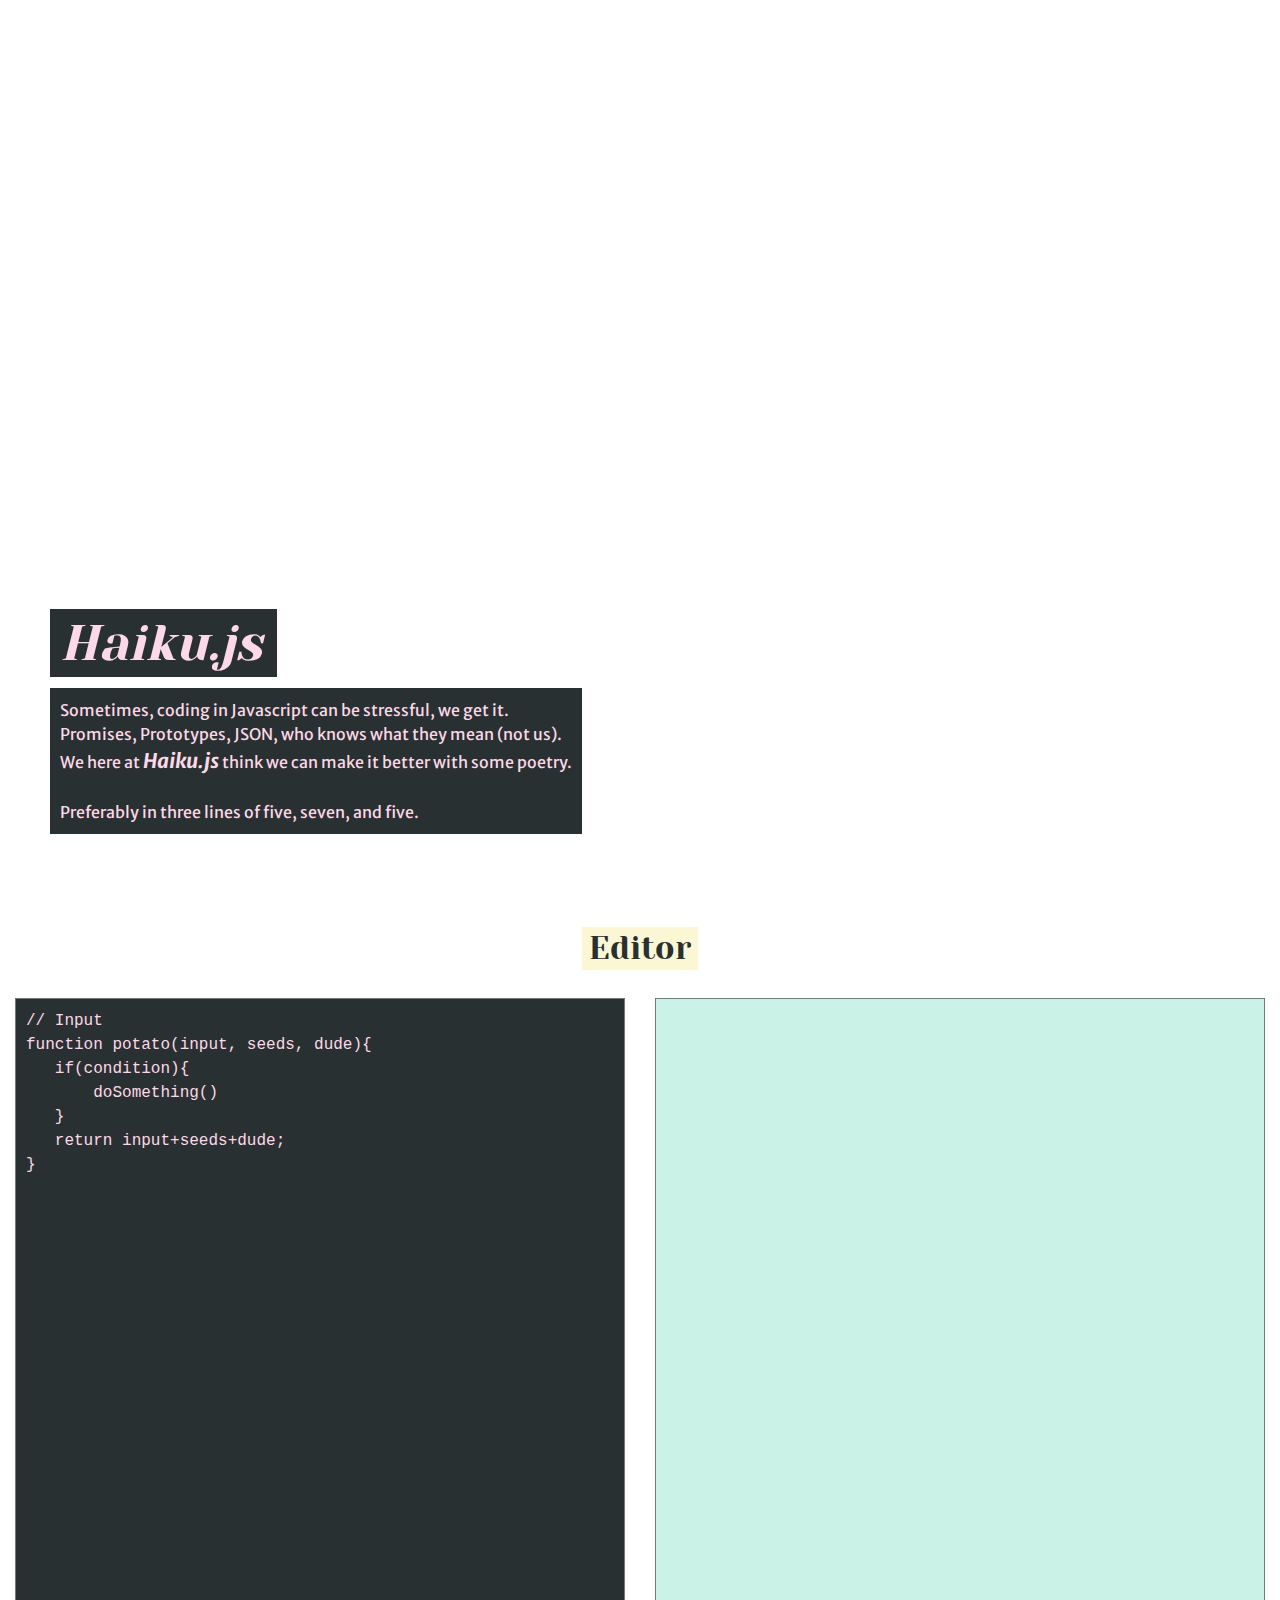
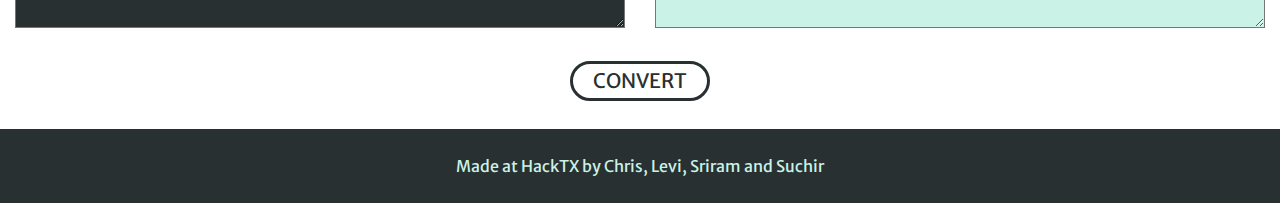
==== templates/index.html @ 5d3534c6 "resolved merge conflict" ====
<!DOCTYPE html>
<html lang="en">
<head>
  <title>Haiku.js</title>
  <meta charset="utf-8" />
  <!-- other meta, CSS, and custom tags -->
  <link rel="stylesheet" href="styles.css">
  <link rel="stylesheet" href="https://stackpath.bootstrapcdn.com/bootstrap/4.3.1/css/bootstrap.min.css" integrity="sha384-ggOyR0iXCbMQv3Xipma34MD+dH/1fQ784/j6cY/iJTQUOhcWr7x9JvoRxT2MZw1T" crossorigin="anonymous">

  <!-- Google Fonts -->
  <link href="https://fonts.googleapis.com/css?family=Merriweather|Merriweather+Sans|Yeseva+One&display=swap" rel="stylesheet">

  <!-- Favicons -->
  <link rel="apple-touch-icon" sizes="57x57" href="favicons/apple-icon-57x57.png">
  <link rel="apple-touch-icon" sizes="60x60" href="favicons/apple-icon-60x60.png">
  <link rel="apple-touch-icon" sizes="72x72" href="favicons/apple-icon-72x72.png">
  <link rel="apple-touch-icon" sizes="76x76" href="favicons/apple-icon-76x76.png">
  <link rel="apple-touch-icon" sizes="114x114" href="favicons/apple-icon-114x114.png">
  <link rel="apple-touch-icon" sizes="120x120" href="favicons/apple-icon-120x120.png">
  <link rel="apple-touch-icon" sizes="144x144" href="favicons/apple-icon-144x144.png">
  <link rel="apple-touch-icon" sizes="152x152" href="favicons/apple-icon-152x152.png">
  <link rel="apple-touch-icon" sizes="180x180" href="favicons/apple-icon-180x180.png">
  <link rel="icon" type="image/png" sizes="192x192"  href="favicons/android-icon-192x192.png">
  <link rel="icon" type="image/png" sizes="32x32" href="favicons/favicon-32x32.png">
  <link rel="icon" type="image/png" sizes="96x96" href="favicons/favicon-96x96.png">
  <link rel="icon" type="image/png" sizes="16x16" href="favicons/favicon-16x16.png">
  <link rel="manifest" href="favicons/manifest.json">
  <meta name="msapplication-TileColor" content="#ffffff">
  <meta name="msapplication-TileImage" content="favicons/ms-icon-144x144.png">
  <meta name="theme-color" content="#ffffff">
</head>

<body>
  <div class="blossom-wrapper"></div>
  <div id="video-placeholder" class="lofi"></div>
  <script src="https://www.youtube.com/iframe_api"></script>

  <section id="hero">
    <div class="hero-content">
      <h1><span>Haiku.js</span></h1>
      <p>Sometimes, coding in Javascript can be stressful, we get it.
          <br> Promises, Prototypes, JSON, who knows what they mean (not us).
          <br> We here at <i><b style="font-size:20px">Haiku.js</b></i> think we can make it better with some poetry.
          <br>
          <br> Preferably in three lines of five, seven, and five.</p>
    </div>
  </section>

  <section id="editor">
    <h2 class="text-center"><span>Editor</span></h2>
    <div class="container-fluid">
      <div class="row">
        <div class="col-lg-6 editor input">
          <textarea>
// Input
function potato(input, seeds, dude){
   if(condition){
       doSomething()
   }
   return input+seeds+dude;
}</textarea>
        </div>
        <div class="col-lg-6 editor output">
          <textarea></textarea>
        </div>
      </div>
      <br>
      <div class="text-center">
        <button class="button button-primary text-center" id="convert_button">Convert</button>
      </div>
    </div>
  </section>

  <section id="footer">
    <footer>
      <div class="container">
        <p>Made at HackTX by Chris, Levi, Sriram and Suchir</p>
      </div>
    </footer>
  </section>



  <script src="https://ajax.googleapis.com/ajax/libs/jquery/3.4.1/jquery.min.js"></script>
  <script src="https://cdnjs.cloudflare.com/ajax/libs/popper.js/1.14.7/umd/popper.min.js" integrity="sha384-UO2eT0CpHqdSJQ6hJty5KVphtPhzWj9WO1clHTMGa3JDZwrnQq4sF86dIHNDz0W1" crossorigin="anonymous"></script>
  <script src="https://stackpath.bootstrapcdn.com/bootstrap/4.3.1/js/bootstrap.min.js" integrity="sha384-JjSmVgyd0p3pXB1rRibZUAYoIIy6OrQ6VrjIEaFf/nJGzIxFDsf4x0xIM+B07jRM" crossorigin="anonymous"></script>
  <script src="scripts.js"></script>
</body>
</html>
---- templates/styles.css ----
/* ==================
  Variables
  ================== */
/* ==================
  Global
  ================== */
html, body, div, span, applet, object, iframe,
h1, h2, h3, h4, h5, h6, p, blockquote, pre,
a, abbr, acronym, address, big, cite, code,
del, dfn, em, img, ins, kbd, q, s, samp,
small, strike, strong, sub, sup, tt, var,
b, u, i, center,
dl, dt, dd, ol, ul, li,
fieldset, form, label, legend,
table, caption, tbody, tfoot, thead, tr, th, td,
article, aside, canvas, details, embed,
figure, figcaption, footer, header, hgroup,
menu, nav, output, ruby, section, summary,
time, mark, audio, video {
  margin: 0;
  padding: 0;
  border: 0;
  vertical-align: baseline;
}

/* HTML5 display-role reset for older browsers */
article, aside, details, figcaption, figure,
footer, header, hgroup, menu, nav, section {
  display: block;
}

body {
  line-height: 1;
}

ol, ul {
  list-style: none;
}

blockquote, q {
  quotes: none;
}

blockquote:before, blockquote:after,
q:before, q:after {
  content: "";
  content: none;
}

table {
  border-collapse: collapse;
  border-spacing: 0;
}

h1, h2, h1 span, h2 span {
  font-family: "Yeseva One", cursive;
}

h3, h4, h5, h6 {
  font-family: "Merriweather", serif;
}

* {
  font-family: "Merriweather Sans", sans-serif;
}

button.button {
  border-radius: 20px;
  bottom: 0px;
  font-family: "Merriweather Sans", sans-serif;
  font-size: 20px;
  height: 40px;
  margin: 3px 10px;
  padding: 2px 20px;
  position: relative;
  text-transform: uppercase;
  transition: all 0.2s;
  -webkit-transition: all 0.2s;
  background: #fff;
}
button.button.button-primary {
  border: 3px solid #283031;
  color: #283031;
}
button.button.button-primary:hover {
  background: #FBF6D4;
  color: #283031;
}
button.button.button-secondary {
  border: 3px solid #283031;
  color: #CBF2E7;
}
button.button.button-secondary:hover {
  background: #283031;
}
button.button:hover {
  box-shadow: 0 3px 6px rgba(0, 0, 0, 0.16), 0 3px 6px rgba(0, 0, 0, 0.23);
  bottom: 2px;
}

.lofi {
  position: absolute;
}

/* ==================
  Hero
  ================== */
#hero {
  background-position: center center;
  -webkit-background-size: cover;
  -moz-background-size: cover;
  -o-background-size: cover;
  background-size: cover;
  height: 100vh;
  width: 100%;
  position: relative;
  -webkit-transition: all 1s ease-in;
  -moz-transition: all 1s ease-in;
  -o-transition: all 1s ease-in;
  -ms-transition: all 1s ease-in;
  transition: all 1s ease-in;
}
#hero .hero-content {
  position: absolute;
  bottom: 50px;
  left: 50px;
}
#hero .hero-content h1 {
  font-size: 50px;
  margin: 15px 0;
}
#hero .hero-content h1 span {
  background: #283031;
  color: #FDD8E7;
  padding: 5px 15px 5px 10px;
  font-style: italic;
}
#hero .hero-content p {
  max-width: 600px;
  background: #283031;
  color: #FDD8E7;
  padding: 10px;
  margin-right: 25px;
}

/* ==================
  Editor
  ================== */
#editor h2 {
  margin: 30px 0;
}
#editor h2 span {
  background: #FBF6D4;
  color: #283031;
  padding: 3px 7px;
}
#editor .editor textarea {
  width: 100%;
  height: 70vh;
  padding: 10px;
  font-family: monospace;
}
#editor .editor.input textarea {
  background-color: #283031;
  color: #FDD8E7;
}
#editor .editor.output textarea {
  background-color: #CBF2E7;
}

/* ==================
  Footer
  ================== */
#footer footer {
  background-color: #283031;
  color: #CBF2E7;
  padding: 25px;
  margin-top: 25px;
  text-align: center;
}
#footer footer p {
  margin-bottom: 0;
}

.blossom {
  --scale-x: 0;
  --scale-y: 0;
  background: url("./images/blossom.png") no-repeat;
  background-size: cover;
  pointer-events: none;
  display: block;
  position: absolute;
  top: 0;
  left: calc(50% - .5rem);
  border-radius: 50%;
  z-index: 1000;
  width: 1em;
  height: 1em;
  display: flex;
  justify-content: center;
  align-items: center;
  font-size: 5vmin;
  transform: translate(calc( var(--x) * 1px ), calc( var(--y) * 1px )) translate(-50%, -50%);
  pointer-events: none;
  animation: treat-enter 0.1s ease-in backwards, treat-exit 300ms linear calc( (var(--lifetime, 3000) * 1ms) - 300ms) forwards;
}
@keyframes treat-enter {
  from {
    opacity: 0;
  }
}
@keyframes treat-exit {
  to {
    opacity: 0;
  }
}
.blossom .inner {
  animation: inner-rotate 0.6s linear infinite;
  transform: rotate(calc(-1turn * var(--direction) ));
}
@keyframes inner-rotate {
  to {
    transform: none;
  }
}

.button-wrapper {
  position: absolute;
}

/*# sourceMappingURL=styles.css.map */
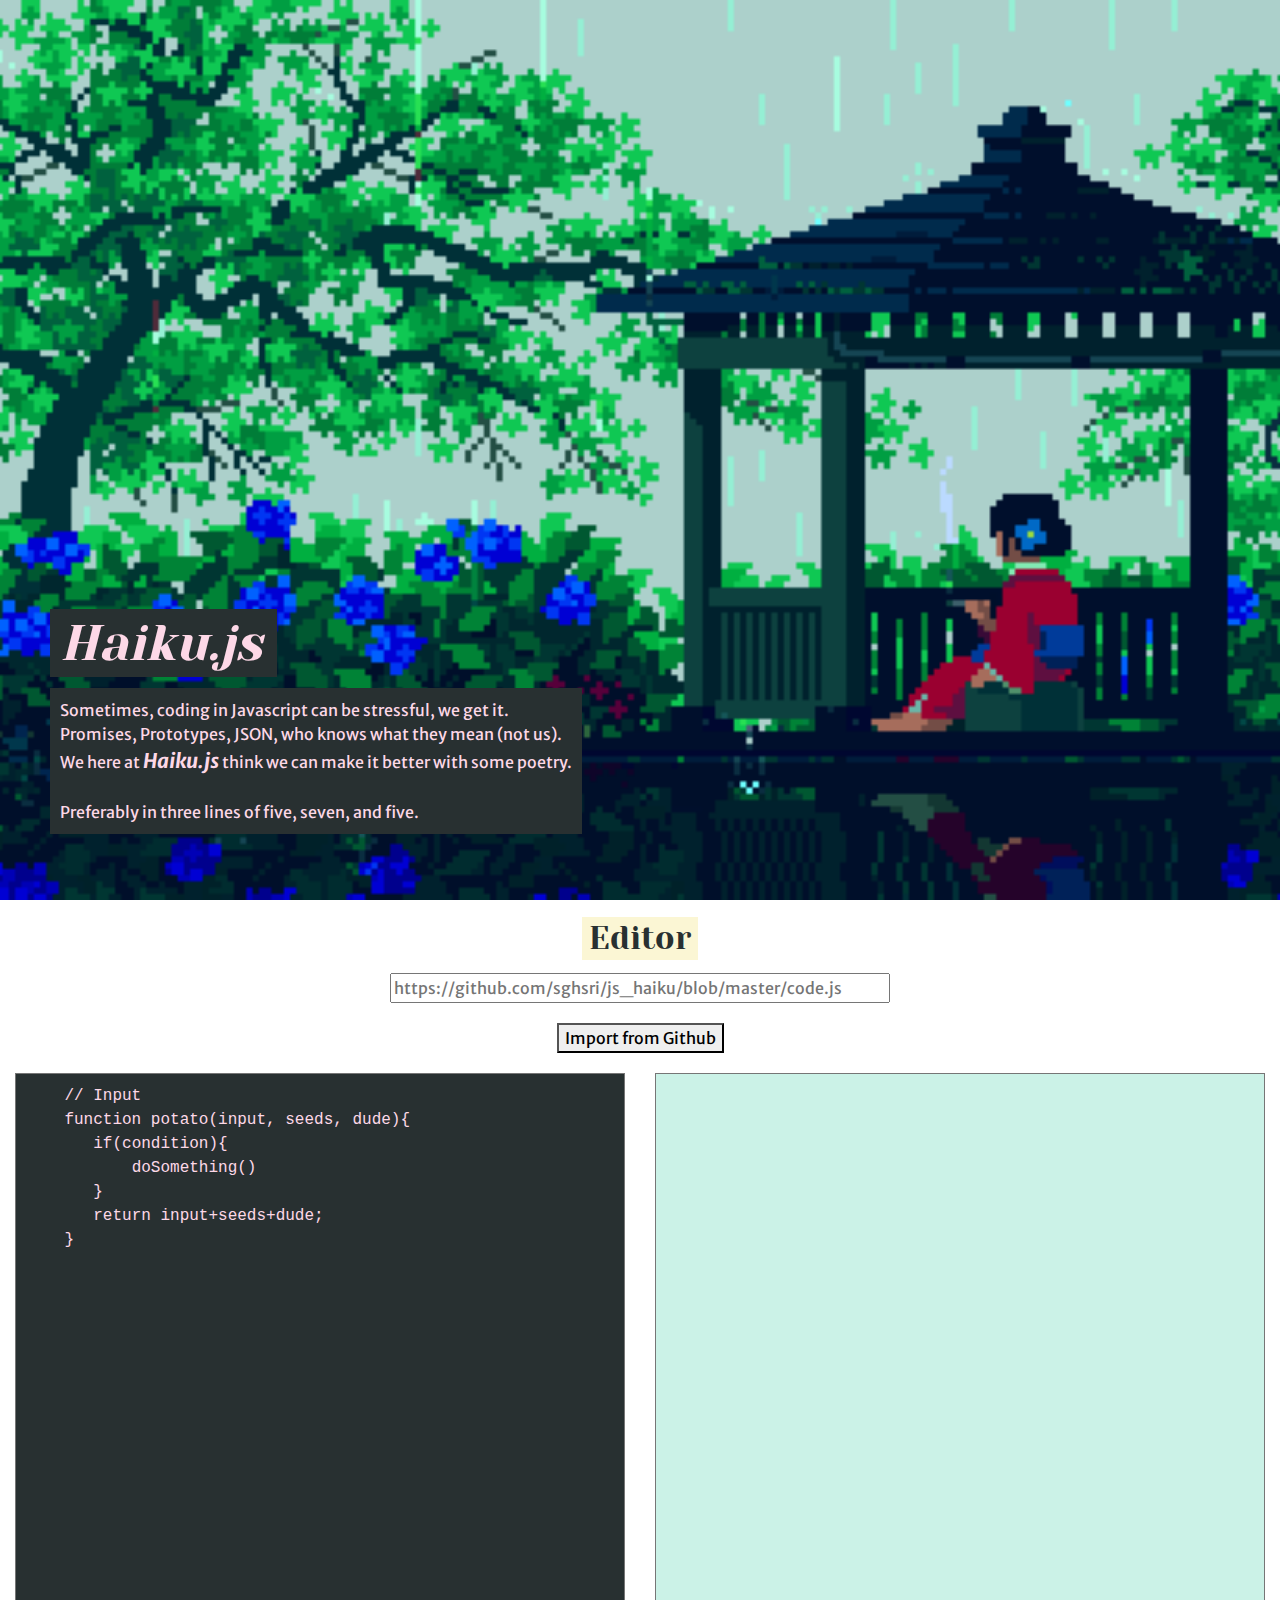
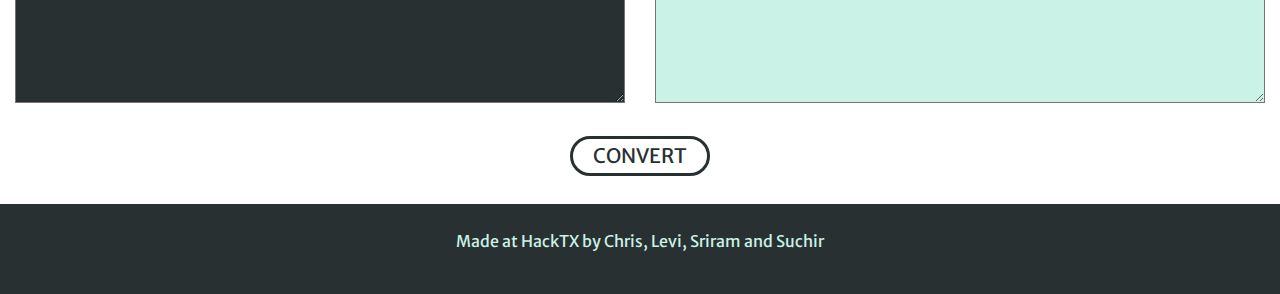
==== commit 13008d4f: "front-end back-end working" ====
--- a/templates/index.html
+++ b/templates/index.html
@@ -31,10 +31,6 @@
 </head>
 
 <body>
-  <div class="blossom-wrapper"></div>
-  <div id="video-placeholder" class="lofi"></div>
-  <script src="https://www.youtube.com/iframe_api"></script>
-
   <section id="hero">
     <div class="hero-content">
       <h1><span>Haiku.js</span></h1>
@@ -49,19 +45,24 @@
   <section id="editor">
     <h2 class="text-center"><span>Editor</span></h2>
     <div class="container-fluid">
+        <div class="text-center" id="import_form">
+                <input type="url" name="url" id="github_input" placeholder="https://github.com/sghsri/js_haiku/blob/master/code.js"><br>
+                <button  id="input_button"> Import from Github</button>
+        </div>
       <div class="row">
         <div class="col-lg-6 editor input">
-          <textarea>
-// Input
-function potato(input, seeds, dude){
-   if(condition){
-       doSomething()
-   }
-   return input+seeds+dude;
-}</textarea>
+          <textarea id="input">
+    // Input
+    function potato(input, seeds, dude){
+       if(condition){
+           doSomething()
+       }
+       return input+seeds+dude;
+    }
+         </textarea>
         </div>
         <div class="col-lg-6 editor output">
-          <textarea></textarea>
+          <textarea id="output"></textarea>
         </div>
       </div>
       <br>
@@ -79,8 +80,6 @@
     </footer>
   </section>
 
-
-
   <script src="https://ajax.googleapis.com/ajax/libs/jquery/3.4.1/jquery.min.js"></script>
   <script src="https://cdnjs.cloudflare.com/ajax/libs/popper.js/1.14.7/umd/popper.min.js" integrity="sha384-UO2eT0CpHqdSJQ6hJty5KVphtPhzWj9WO1clHTMGa3JDZwrnQq4sF86dIHNDz0W1" crossorigin="anonymous"></script>
   <script src="https://stackpath.bootstrapcdn.com/bootstrap/4.3.1/js/bootstrap.min.js" integrity="sha384-JjSmVgyd0p3pXB1rRibZUAYoIIy6OrQ6VrjIEaFf/nJGzIxFDsf4x0xIM+B07jRM" crossorigin="anonymous"></script>
--- a/templates/styles.css
+++ b/templates/styles.css
@@ -98,10 +98,15 @@
   bottom: 2px;
 }
 
-.lofi {
-  position: absolute;
+
+#github_input{
+    width: 40%;
+    margin-bottom:20px;
 }
 
+#import_form{
+    margin-bottom:20px;
+}
 /* ==================
   Hero
   ================== */
@@ -140,14 +145,14 @@
   background: #283031;
   color: #FDD8E7;
   padding: 10px;
-  margin-right: 25px;
 }
 
 /* ==================
   Editor
   ================== */
 #editor h2 {
-  margin: 30px 0;
+  margin: 15px 0;
+  margin-top: 20px;
 }
 #editor h2 span {
   background: #FBF6D4;
@@ -178,54 +183,5 @@
   margin-top: 25px;
   text-align: center;
 }
-#footer footer p {
-  margin-bottom: 0;
-}
-
-.blossom {
-  --scale-x: 0;
-  --scale-y: 0;
-  background: url("./images/blossom.png") no-repeat;
-  background-size: cover;
-  pointer-events: none;
-  display: block;
-  position: absolute;
-  top: 0;
-  left: calc(50% - .5rem);
-  border-radius: 50%;
-  z-index: 1000;
-  width: 1em;
-  height: 1em;
-  display: flex;
-  justify-content: center;
-  align-items: center;
-  font-size: 5vmin;
-  transform: translate(calc( var(--x) * 1px ), calc( var(--y) * 1px )) translate(-50%, -50%);
-  pointer-events: none;
-  animation: treat-enter 0.1s ease-in backwards, treat-exit 300ms linear calc( (var(--lifetime, 3000) * 1ms) - 300ms) forwards;
-}
-@keyframes treat-enter {
-  from {
-    opacity: 0;
-  }
-}
-@keyframes treat-exit {
-  to {
-    opacity: 0;
-  }
-}
-.blossom .inner {
-  animation: inner-rotate 0.6s linear infinite;
-  transform: rotate(calc(-1turn * var(--direction) ));
-}
-@keyframes inner-rotate {
-  to {
-    transform: none;
-  }
-}
-
-.button-wrapper {
-  position: absolute;
-}
 
 /*# sourceMappingURL=styles.css.map */
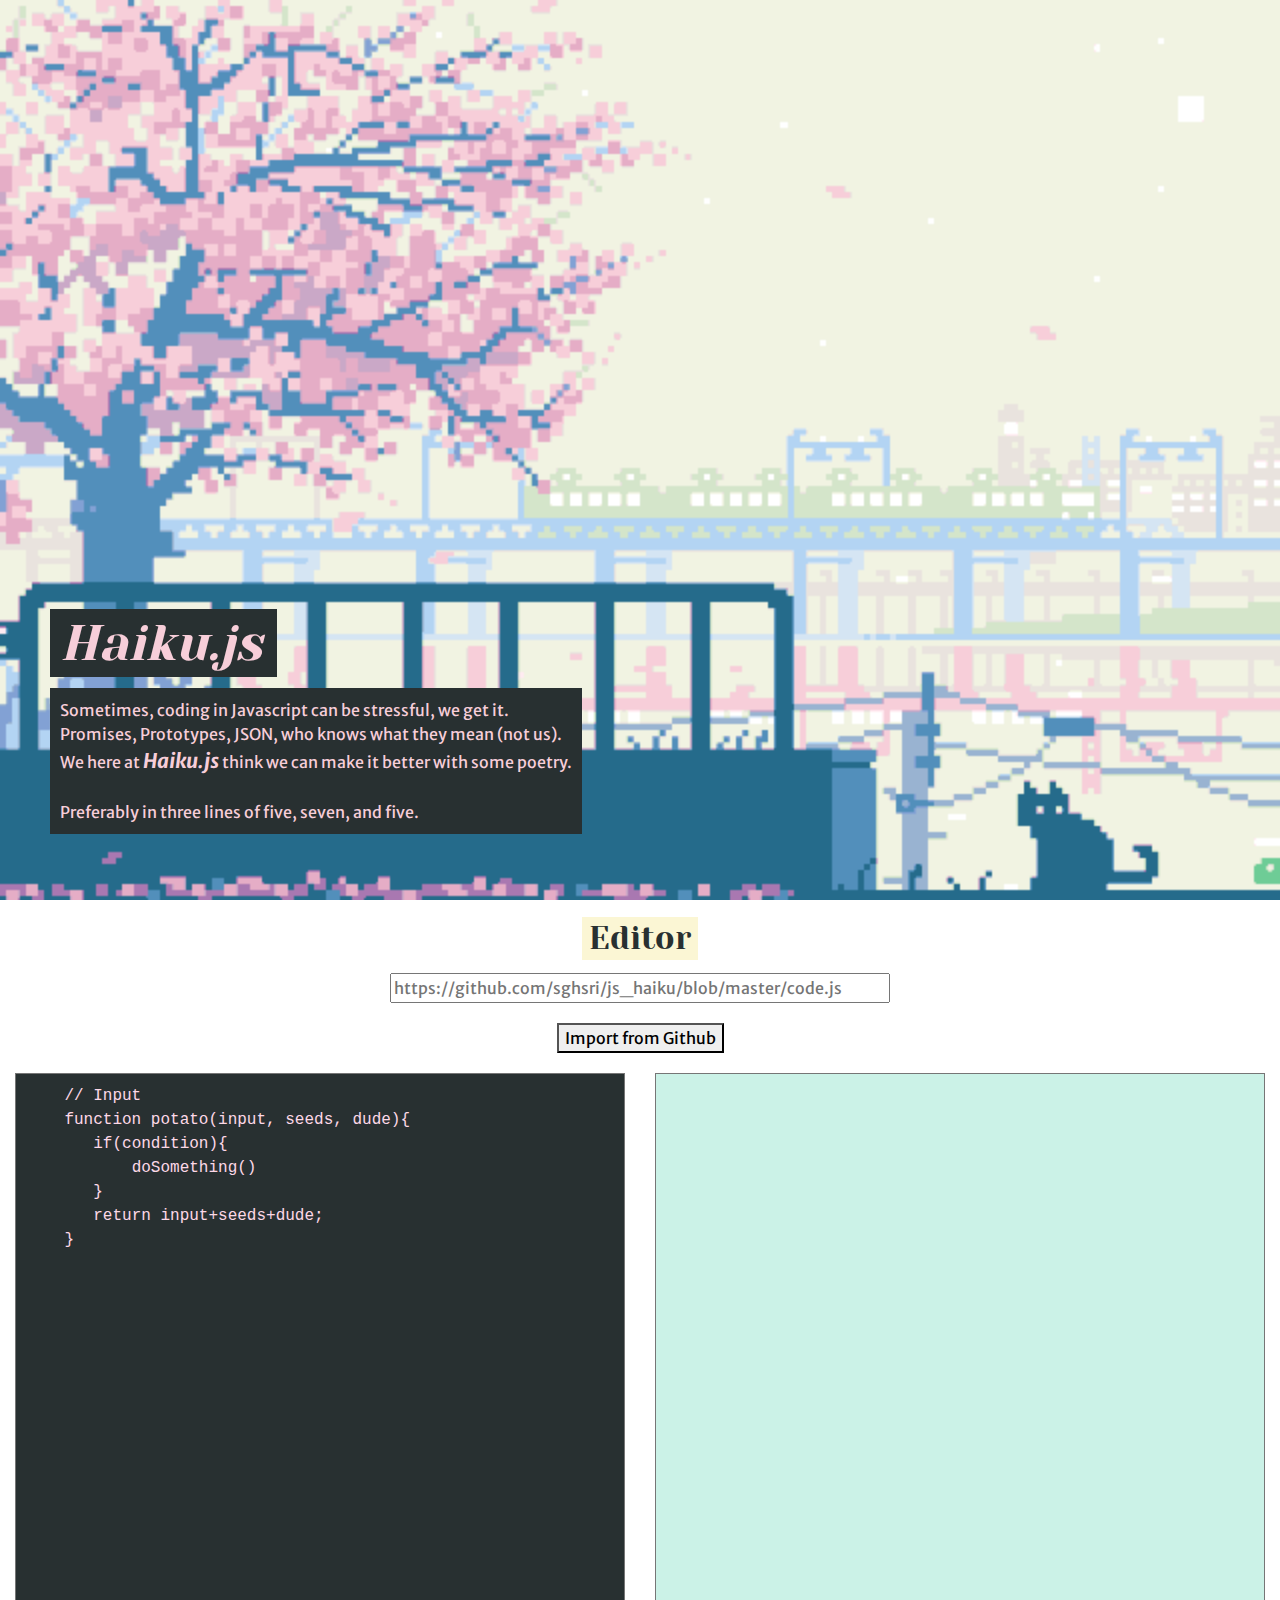
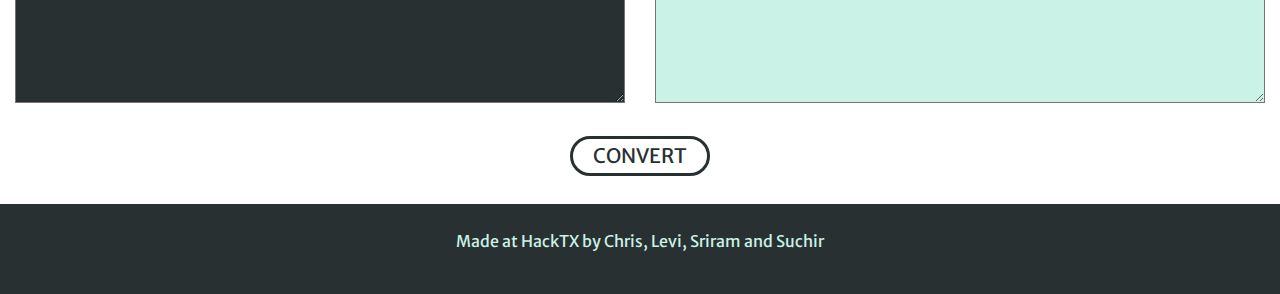
==== commit f410ae29: "Merge branch 'master' of https://github.com/sghsri/js_haiku" ====
--- a/templates/index.html
+++ b/templates/index.html
@@ -31,10 +31,14 @@
 </head>
 
 <body>
+  <div class="blossom-wrapper"></div>
+  <div id="video-placeholder" class="lofi"></div>
+  <script src="https://www.youtube.com/iframe_api"></script>
+
   <section id="hero">
     <div class="hero-content">
-      <h1><span>Haiku.js</span></h1>
-      <p>Sometimes, coding in Javascript can be stressful, we get it.
+      <h1><span id="hero-title">Haiku.js</span></h1>
+      <p id="hero-subtitle">Sometimes, coding in Javascript can be stressful, we get it.
           <br> Promises, Prototypes, JSON, who knows what they mean (not us).
           <br> We here at <i><b style="font-size:20px">Haiku.js</b></i> think we can make it better with some poetry.
           <br>
@@ -80,6 +84,8 @@
     </footer>
   </section>
 
+
+
   <script src="https://ajax.googleapis.com/ajax/libs/jquery/3.4.1/jquery.min.js"></script>
   <script src="https://cdnjs.cloudflare.com/ajax/libs/popper.js/1.14.7/umd/popper.min.js" integrity="sha384-UO2eT0CpHqdSJQ6hJty5KVphtPhzWj9WO1clHTMGa3JDZwrnQq4sF86dIHNDz0W1" crossorigin="anonymous"></script>
   <script src="https://stackpath.bootstrapcdn.com/bootstrap/4.3.1/js/bootstrap.min.js" integrity="sha384-JjSmVgyd0p3pXB1rRibZUAYoIIy6OrQ6VrjIEaFf/nJGzIxFDsf4x0xIM+B07jRM" crossorigin="anonymous"></script>
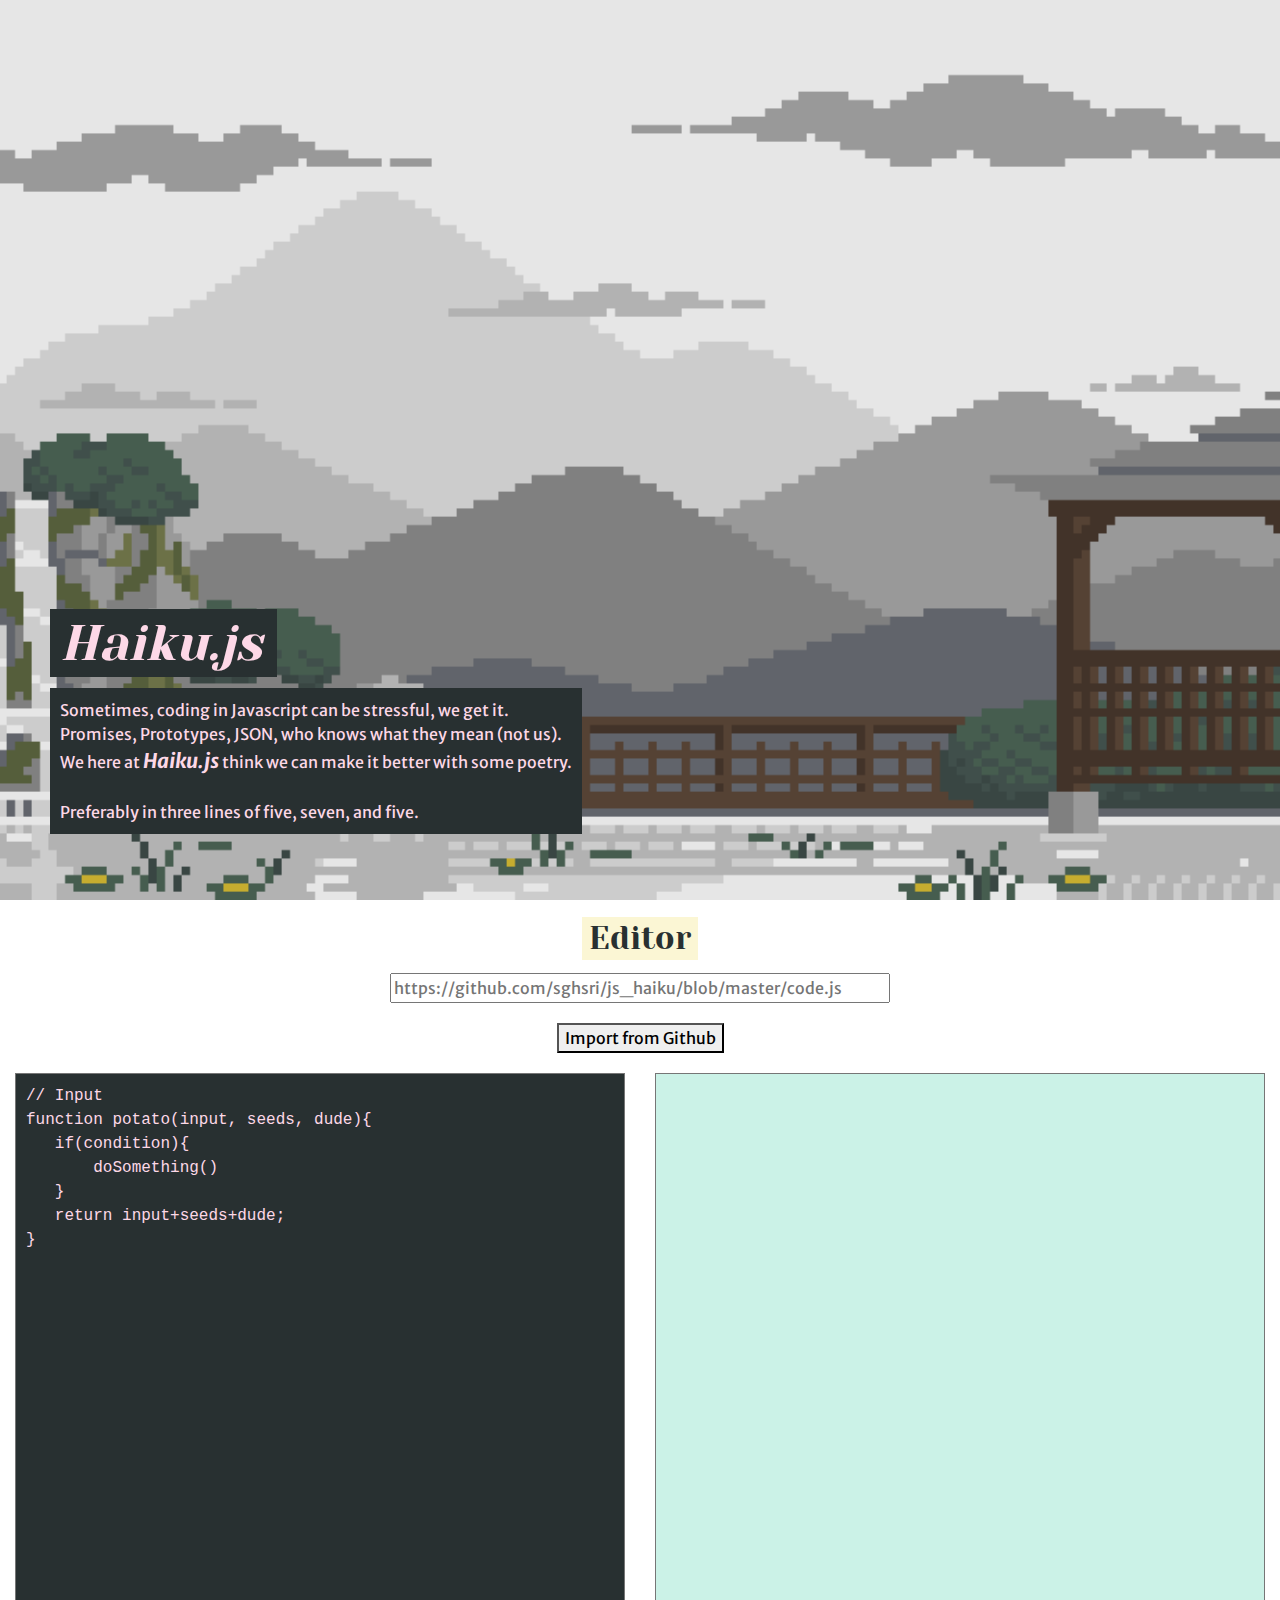
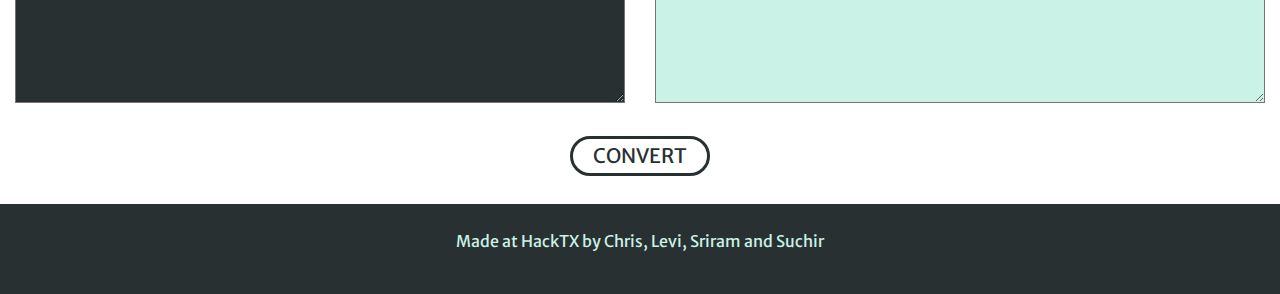
==== commit 205828f4: "voice edited" ====
--- a/templates/index.html
+++ b/templates/index.html
@@ -37,8 +37,8 @@
 
   <section id="hero">
     <div class="hero-content">
-      <h1><span id="hero-title">Haiku.js</span></h1>
-      <p id="hero-subtitle">Sometimes, coding in Javascript can be stressful, we get it.
+      <h1><span>Haiku.js</span></h1>
+      <p>Sometimes, coding in Javascript can be stressful, we get it.
           <br> Promises, Prototypes, JSON, who knows what they mean (not us).
           <br> We here at <i><b style="font-size:20px">Haiku.js</b></i> think we can make it better with some poetry.
           <br>
@@ -56,13 +56,13 @@
       <div class="row">
         <div class="col-lg-6 editor input">
           <textarea id="input">
-    // Input
-    function potato(input, seeds, dude){
-       if(condition){
-           doSomething()
-       }
-       return input+seeds+dude;
-    }
+// Input
+function potato(input, seeds, dude){
+   if(condition){
+       doSomething()
+   }
+   return input+seeds+dude;
+}
          </textarea>
         </div>
         <div class="col-lg-6 editor output">
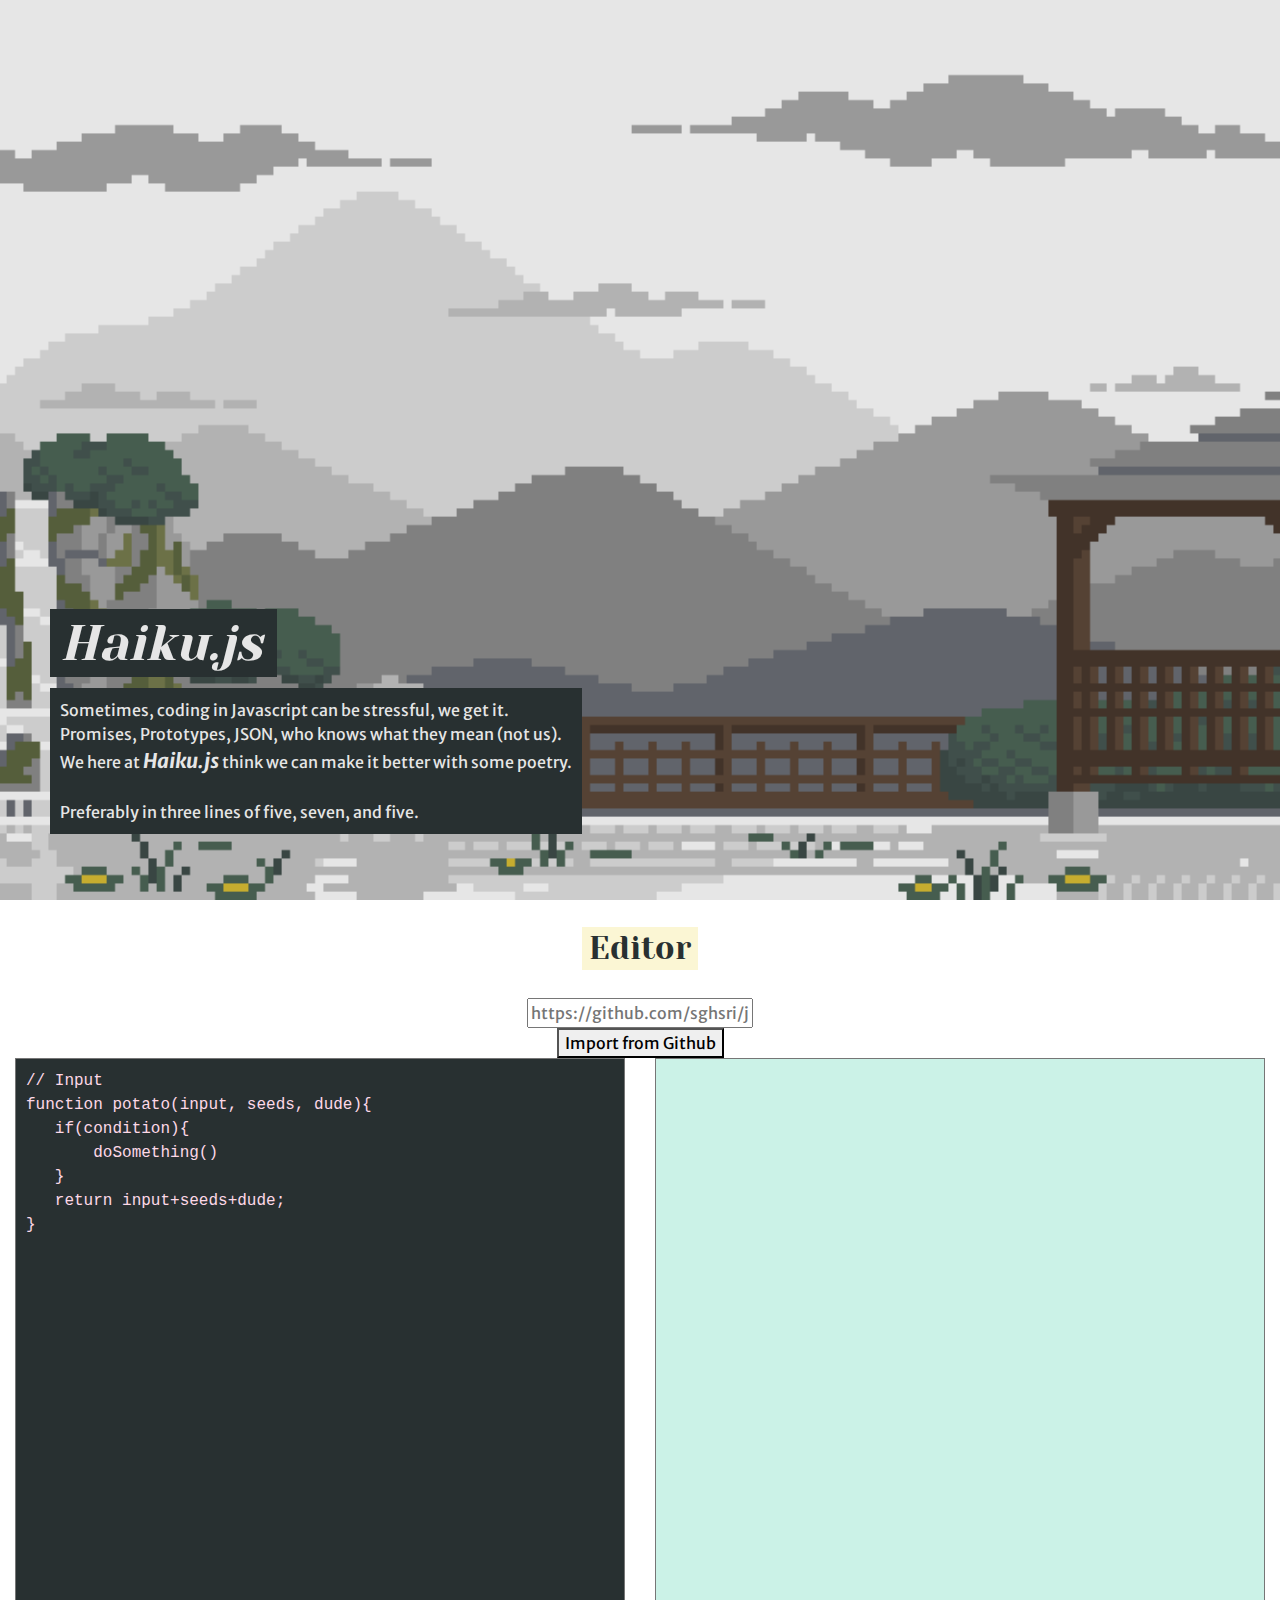
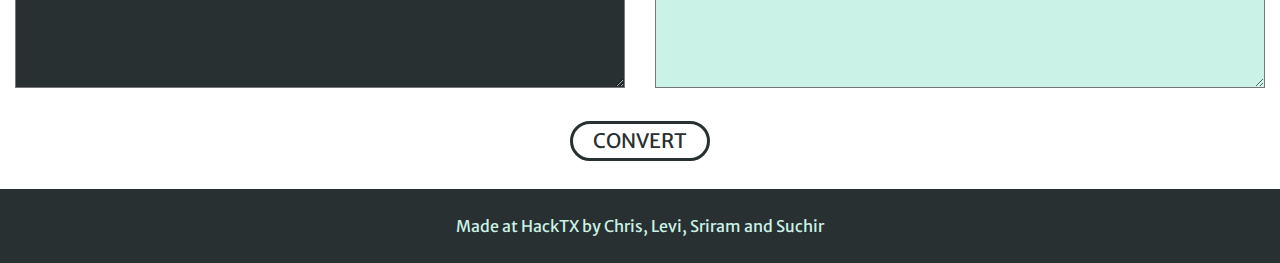
==== commit 7c0b77bd: "Merge branch 'master' of https://github.com/sghsri/js_haiku" ====
--- a/templates/index.html
+++ b/templates/index.html
@@ -37,8 +37,8 @@
 
   <section id="hero">
     <div class="hero-content">
-      <h1><span>Haiku.js</span></h1>
-      <p>Sometimes, coding in Javascript can be stressful, we get it.
+      <h1><span id="hero-title">Haiku.js</span></h1>
+      <p id="hero-subtitle">Sometimes, coding in Javascript can be stressful, we get it.
           <br> Promises, Prototypes, JSON, who knows what they mean (not us).
           <br> We here at <i><b style="font-size:20px">Haiku.js</b></i> think we can make it better with some poetry.
           <br>
--- a/templates/styles.css
+++ b/templates/styles.css
@@ -31,6 +31,7 @@
 
 body {
   line-height: 1;
+  overflow-x: hidden;
 }
 
 ol, ul {
@@ -98,15 +99,10 @@
   bottom: 2px;
 }
 
-
-#github_input{
-    width: 40%;
-    margin-bottom:20px;
-}
-
-#import_form{
-    margin-bottom:20px;
-}
+.lofi {
+  position: absolute;
+}
+
 /* ==================
   Hero
   ================== */
@@ -125,6 +121,12 @@
   -ms-transition: all 1s ease-in;
   transition: all 1s ease-in;
 }
+#hero #hero-title {
+  transition: 0.3s color;
+}
+#hero #hero-subtitle {
+  transition: 0.3s color;
+}
 #hero .hero-content {
   position: absolute;
   bottom: 50px;
@@ -145,14 +147,14 @@
   background: #283031;
   color: #FDD8E7;
   padding: 10px;
+  margin-right: 25px;
 }
 
 /* ==================
   Editor
   ================== */
 #editor h2 {
-  margin: 15px 0;
-  margin-top: 20px;
+  margin: 30px 0;
 }
 #editor h2 span {
   background: #FBF6D4;
@@ -183,5 +185,58 @@
   margin-top: 25px;
   text-align: center;
 }
+#footer footer p {
+  margin-bottom: 0;
+}
+
+.blossom {
+  --scale-x: 0;
+  --scale-y: 0;
+  background: url("./images/blossom.png") no-repeat;
+  background-size: cover;
+  pointer-events: none;
+  display: block;
+  position: absolute;
+  top: 0;
+  left: calc(50% - .5rem);
+  border-radius: 50%;
+  z-index: 1000;
+  width: 1em;
+  height: 1em;
+  display: flex;
+  justify-content: center;
+  align-items: center;
+  font-size: 5vmin;
+  transform: translate(calc( var(--x) * 1px ), calc( var(--y) * 1px )) translate(-50%, -50%);
+  pointer-events: none;
+  animation: treat-enter 0.1s ease-in backwards, treat-exit 300ms linear calc( (var(--lifetime, 3000) * 1ms) - 300ms) forwards;
+}
+@keyframes treat-enter {
+  from {
+    opacity: 0;
+  }
+}
+@keyframes treat-exit {
+  to {
+    opacity: 0;
+  }
+}
+.blossom .inner {
+  animation: inner-rotate 0.6s linear infinite;
+  transform: rotate(calc(-1turn * var(--direction) ));
+}
+@keyframes inner-rotate {
+  to {
+    transform: none;
+  }
+}
+
+.button-wrapper {
+  position: absolute;
+}
+
+.lofi {
+  position: absolute;
+}
 
 /*# sourceMappingURL=styles.css.map */
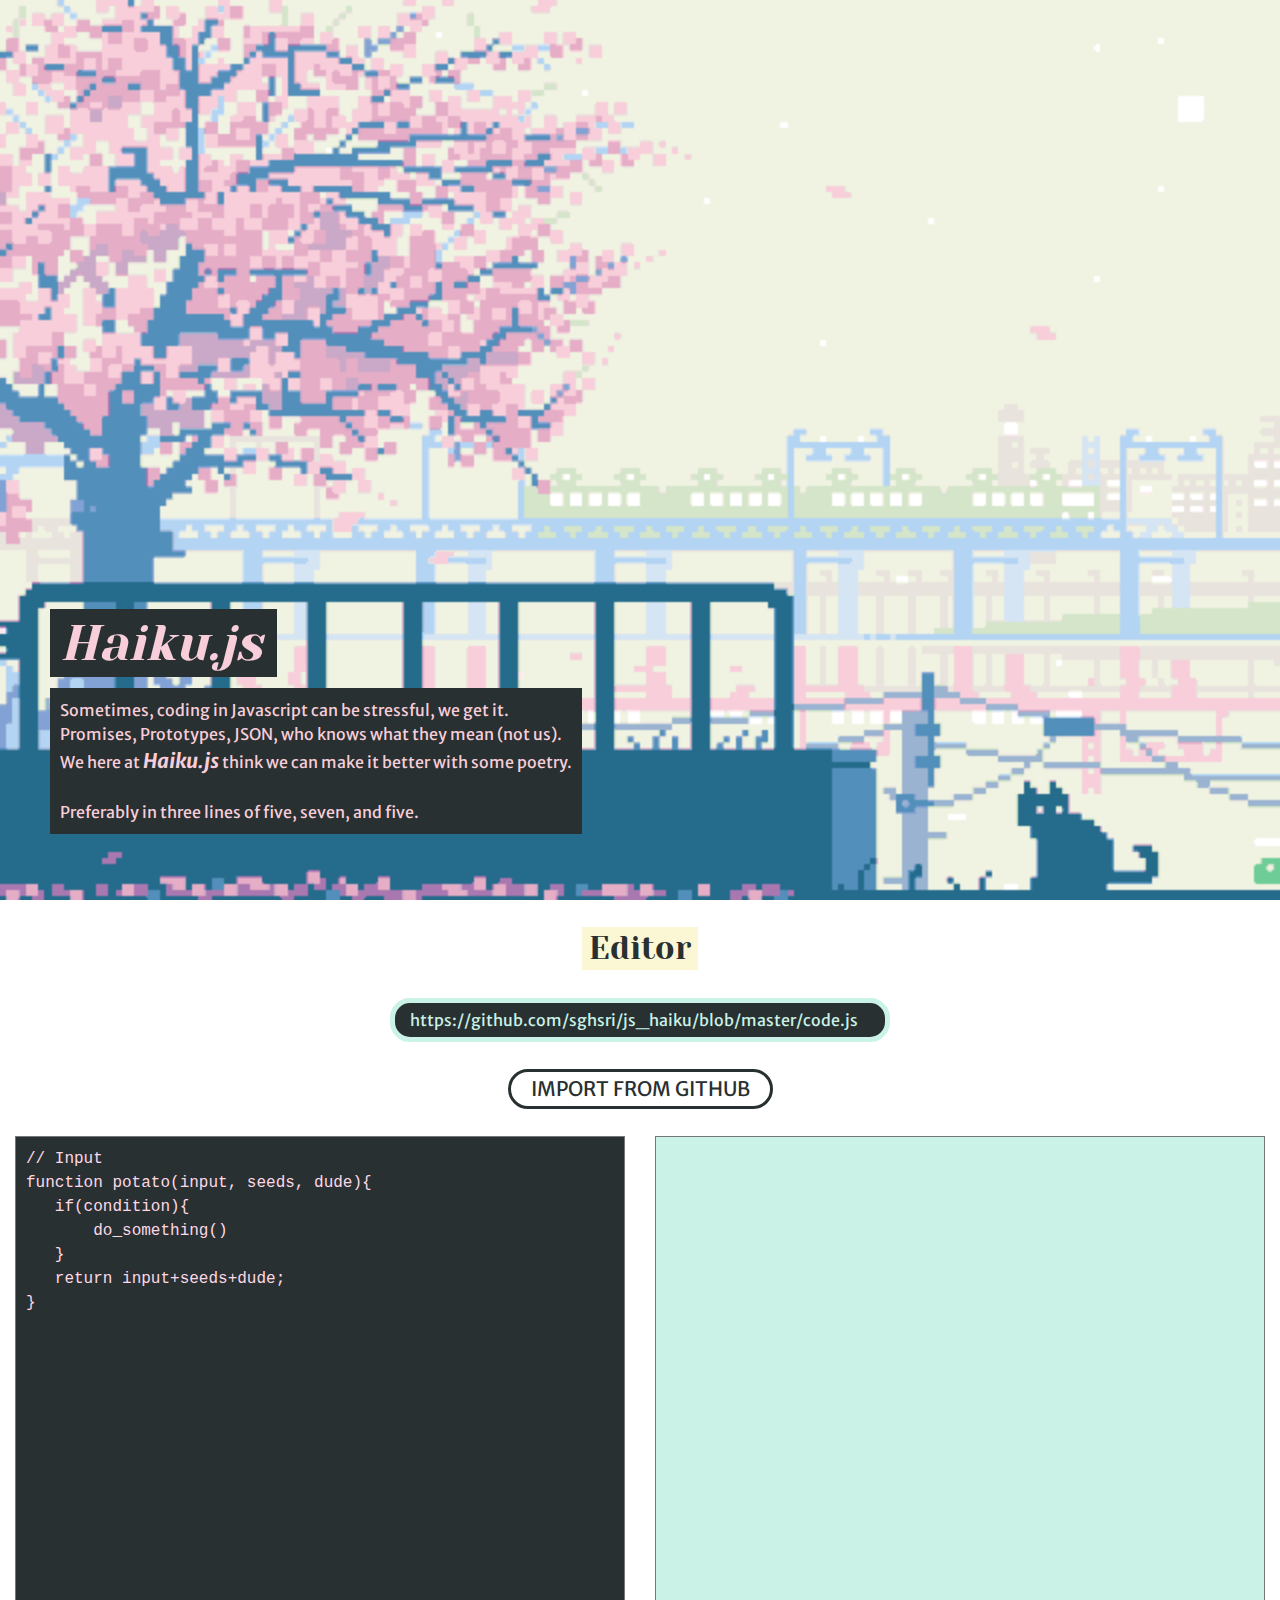
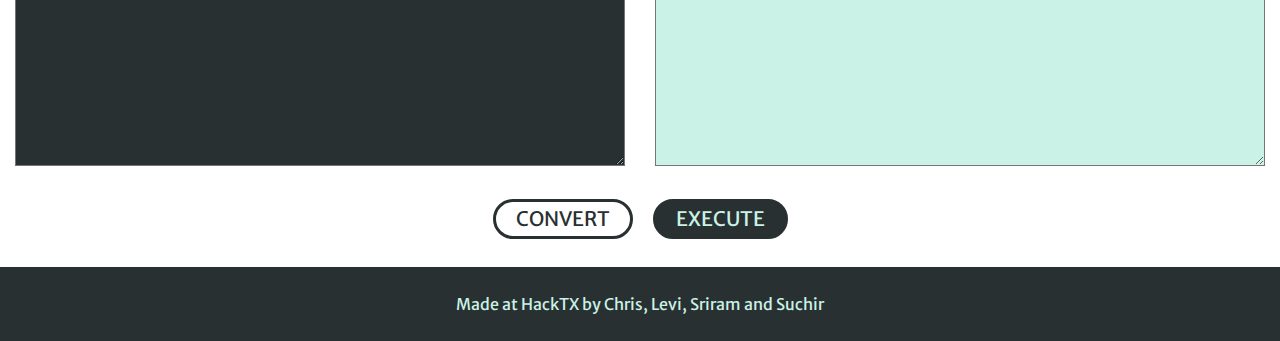
==== commit 76d12dd8: "merge" ====
--- a/templates/index.html
+++ b/templates/index.html
@@ -50,8 +50,8 @@
     <h2 class="text-center"><span>Editor</span></h2>
     <div class="container-fluid">
         <div class="text-center" id="import_form">
-                <input type="url" name="url" id="github_input" placeholder="https://github.com/sghsri/js_haiku/blob/master/code.js"><br>
-                <button  id="input_button"> Import from Github</button>
+                <input type="url" name="url" id="github_input" value="https://github.com/sghsri/js_haiku/blob/master/code.js"><br><br>
+                <button id="input_button" class="button button-primary"> Import from Github</button><br><br>
         </div>
       <div class="row">
         <div class="col-lg-6 editor input">
@@ -59,7 +59,7 @@
 // Input
 function potato(input, seeds, dude){
    if(condition){
-       doSomething()
+       do_something()
    }
    return input+seeds+dude;
 }
@@ -70,8 +70,13 @@
         </div>
       </div>
       <br>
-      <div class="text-center">
-        <button class="button button-primary text-center" id="convert_button">Convert</button>
+      <div class="level">
+        <div class="text-center">
+          <button class="button button-primary text-center" id="convert_button">Convert</button>
+        </div>
+        <div class="text-center">
+          <button class="button button-secondary text-center" id="execute_button">Execute</button>
+        </div>
       </div>
     </div>
   </section>
--- a/templates/styles.css
+++ b/templates/styles.css
@@ -89,10 +89,8 @@
 }
 button.button.button-secondary {
   border: 3px solid #283031;
+  background: #283031;
   color: #CBF2E7;
-}
-button.button.button-secondary:hover {
-  background: #283031;
 }
 button.button:hover {
   box-shadow: 0 3px 6px rgba(0, 0, 0, 0.16), 0 3px 6px rgba(0, 0, 0, 0.23);
@@ -122,10 +120,10 @@
   transition: all 1s ease-in;
 }
 #hero #hero-title {
-  transition: 0.3s color;
+  transition: 1s color;
 }
 #hero #hero-subtitle {
-  transition: 0.3s color;
+  transition: 1s color;
 }
 #hero .hero-content {
   position: absolute;
@@ -173,6 +171,16 @@
 }
 #editor .editor.output textarea {
   background-color: #CBF2E7;
+}
+
+#import_form input {
+  width: 500px;
+  background: #283031;
+  border: 5px solid #CBF2E7;
+  color: #CBF2E7;
+  padding: 5px 15px;
+  border-radius: 20px;
+  -webkit-border-radius: 20px;
 }
 
 /* ==================
@@ -239,4 +247,10 @@
   position: absolute;
 }
 
+.level {
+  display: flex;
+  width: 100%;
+  justify-content: center;
+}
+
 /*# sourceMappingURL=styles.css.map */
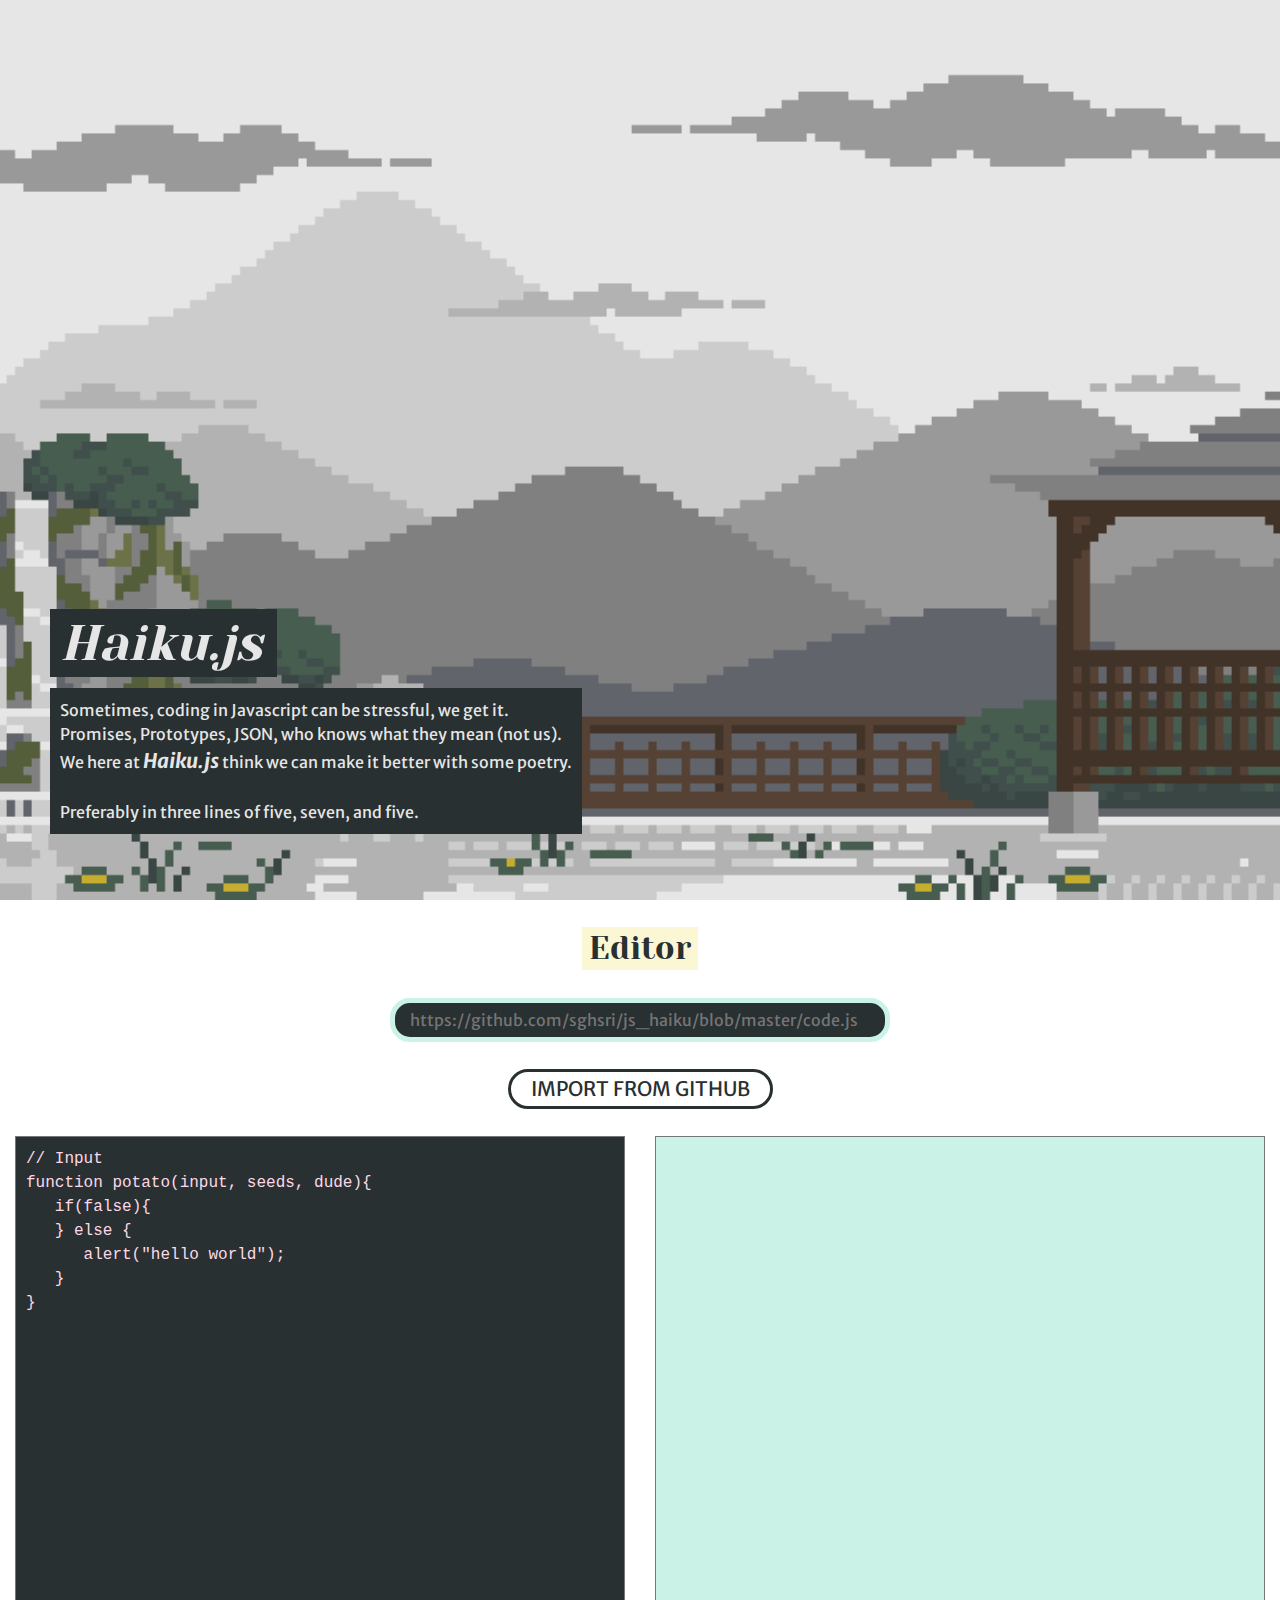
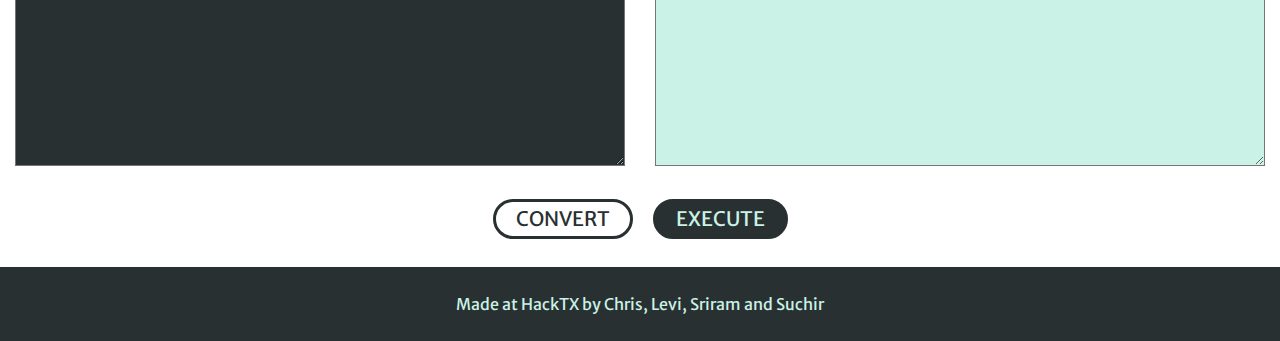
==== commit f303ae58: "removed pycache files, fixed conflic ts" ====
--- a/templates/index.html
+++ b/templates/index.html
@@ -33,6 +33,7 @@
 <body>
   <div class="blossom-wrapper"></div>
   <div id="video-placeholder" class="lofi"></div>
+  <div id="old-man"></div>
   <script src="https://www.youtube.com/iframe_api"></script>
 
   <section id="hero">
@@ -50,7 +51,7 @@
     <h2 class="text-center"><span>Editor</span></h2>
     <div class="container-fluid">
         <div class="text-center" id="import_form">
-                <input type="url" name="url" id="github_input" value="https://github.com/sghsri/js_haiku/blob/master/code.js"><br><br>
+                <input type="url" name="url" id="github_input" placeholder="https://github.com/sghsri/js_haiku/blob/master/code.js"><br><br>
                 <button id="input_button" class="button button-primary"> Import from Github</button><br><br>
         </div>
       <div class="row">
@@ -58,10 +59,10 @@
           <textarea id="input">
 // Input
 function potato(input, seeds, dude){
-   if(condition){
-       do_something()
+   if(false){
+   } else {
+      alert("hello world");
    }
-   return input+seeds+dude;
 }
          </textarea>
         </div>
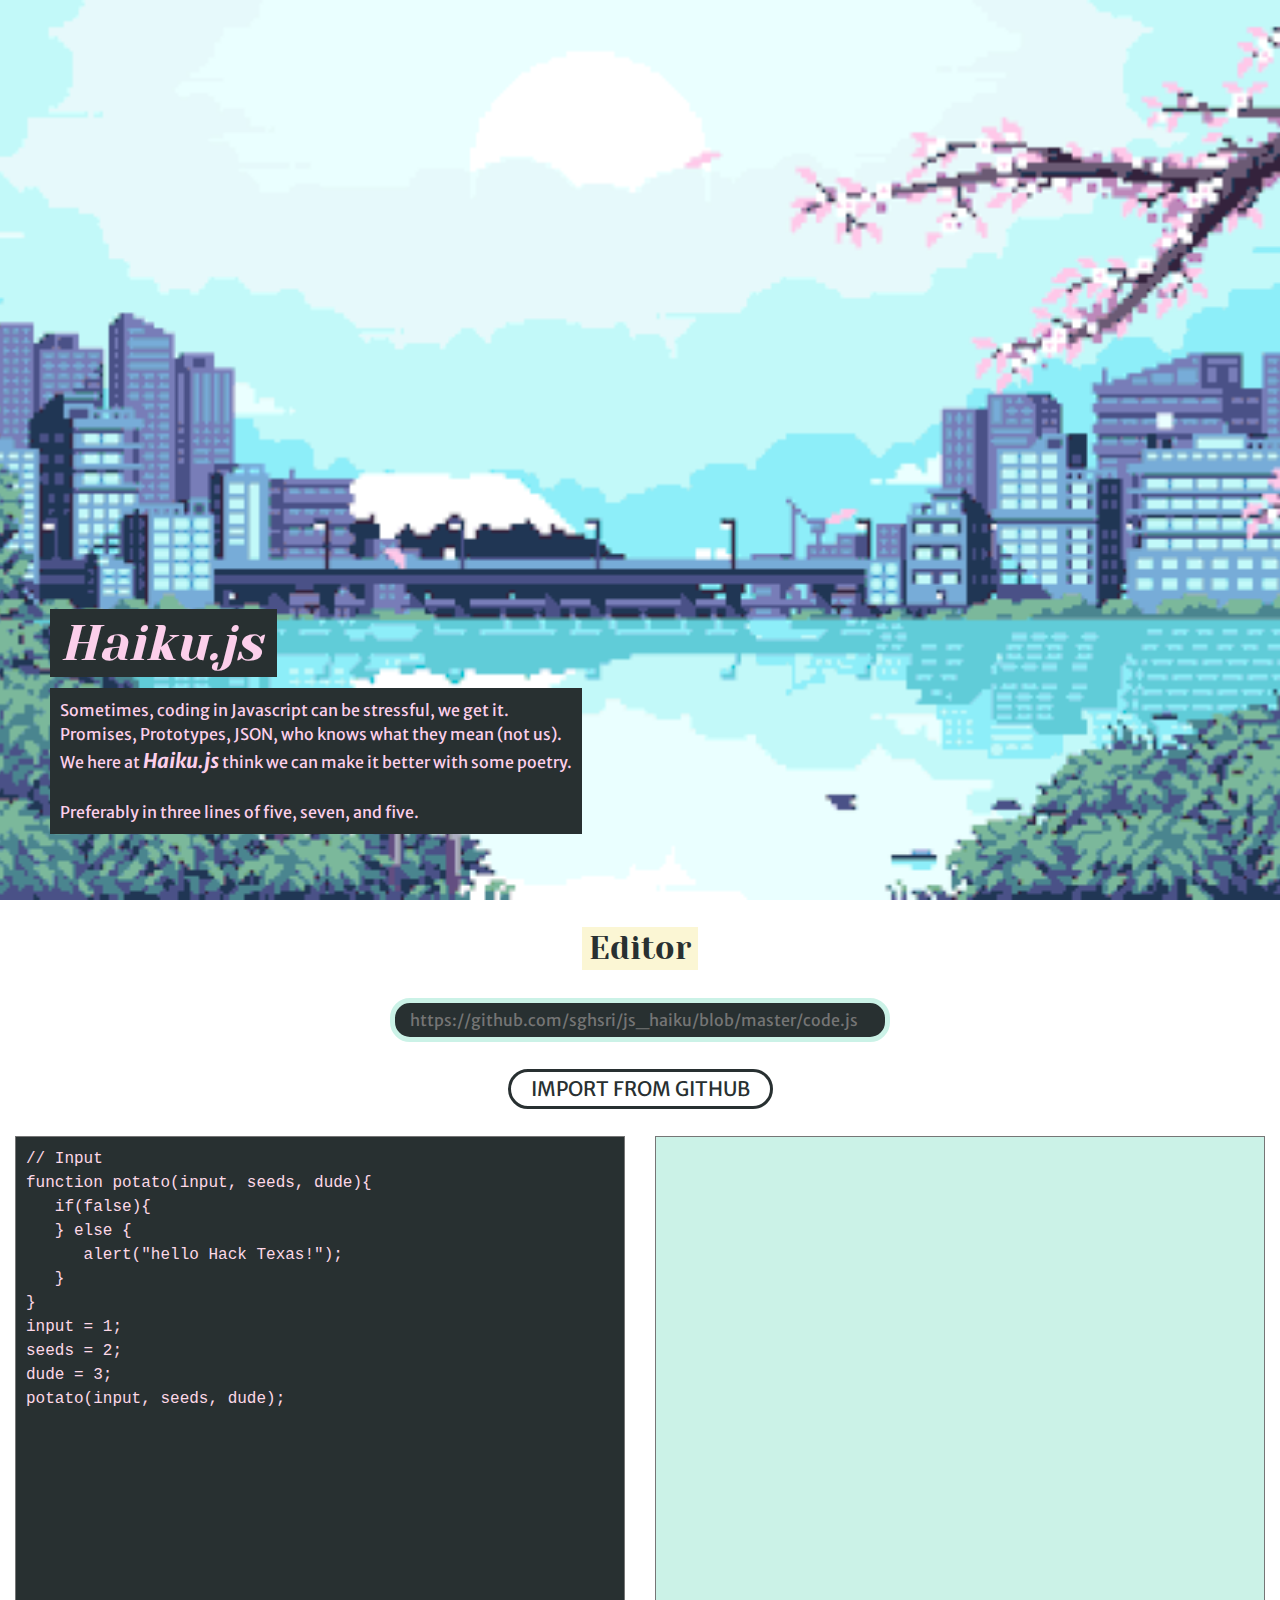
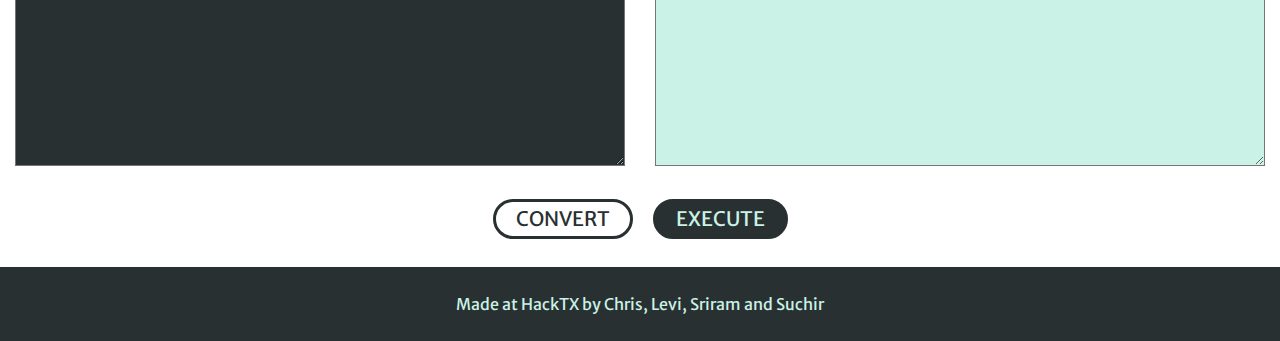
==== commit 547e8645: "exmaple now compiles" ====
--- a/templates/index.html
+++ b/templates/index.html
@@ -61,9 +61,14 @@
 function potato(input, seeds, dude){
    if(false){
    } else {
-      alert("hello world");
+      alert("hello Hack Texas!");
    }
 }
+input = 1;
+seeds = 2;
+dude = 3;
+potato(input, seeds, dude);
+
          </textarea>
         </div>
         <div class="col-lg-6 editor output">
